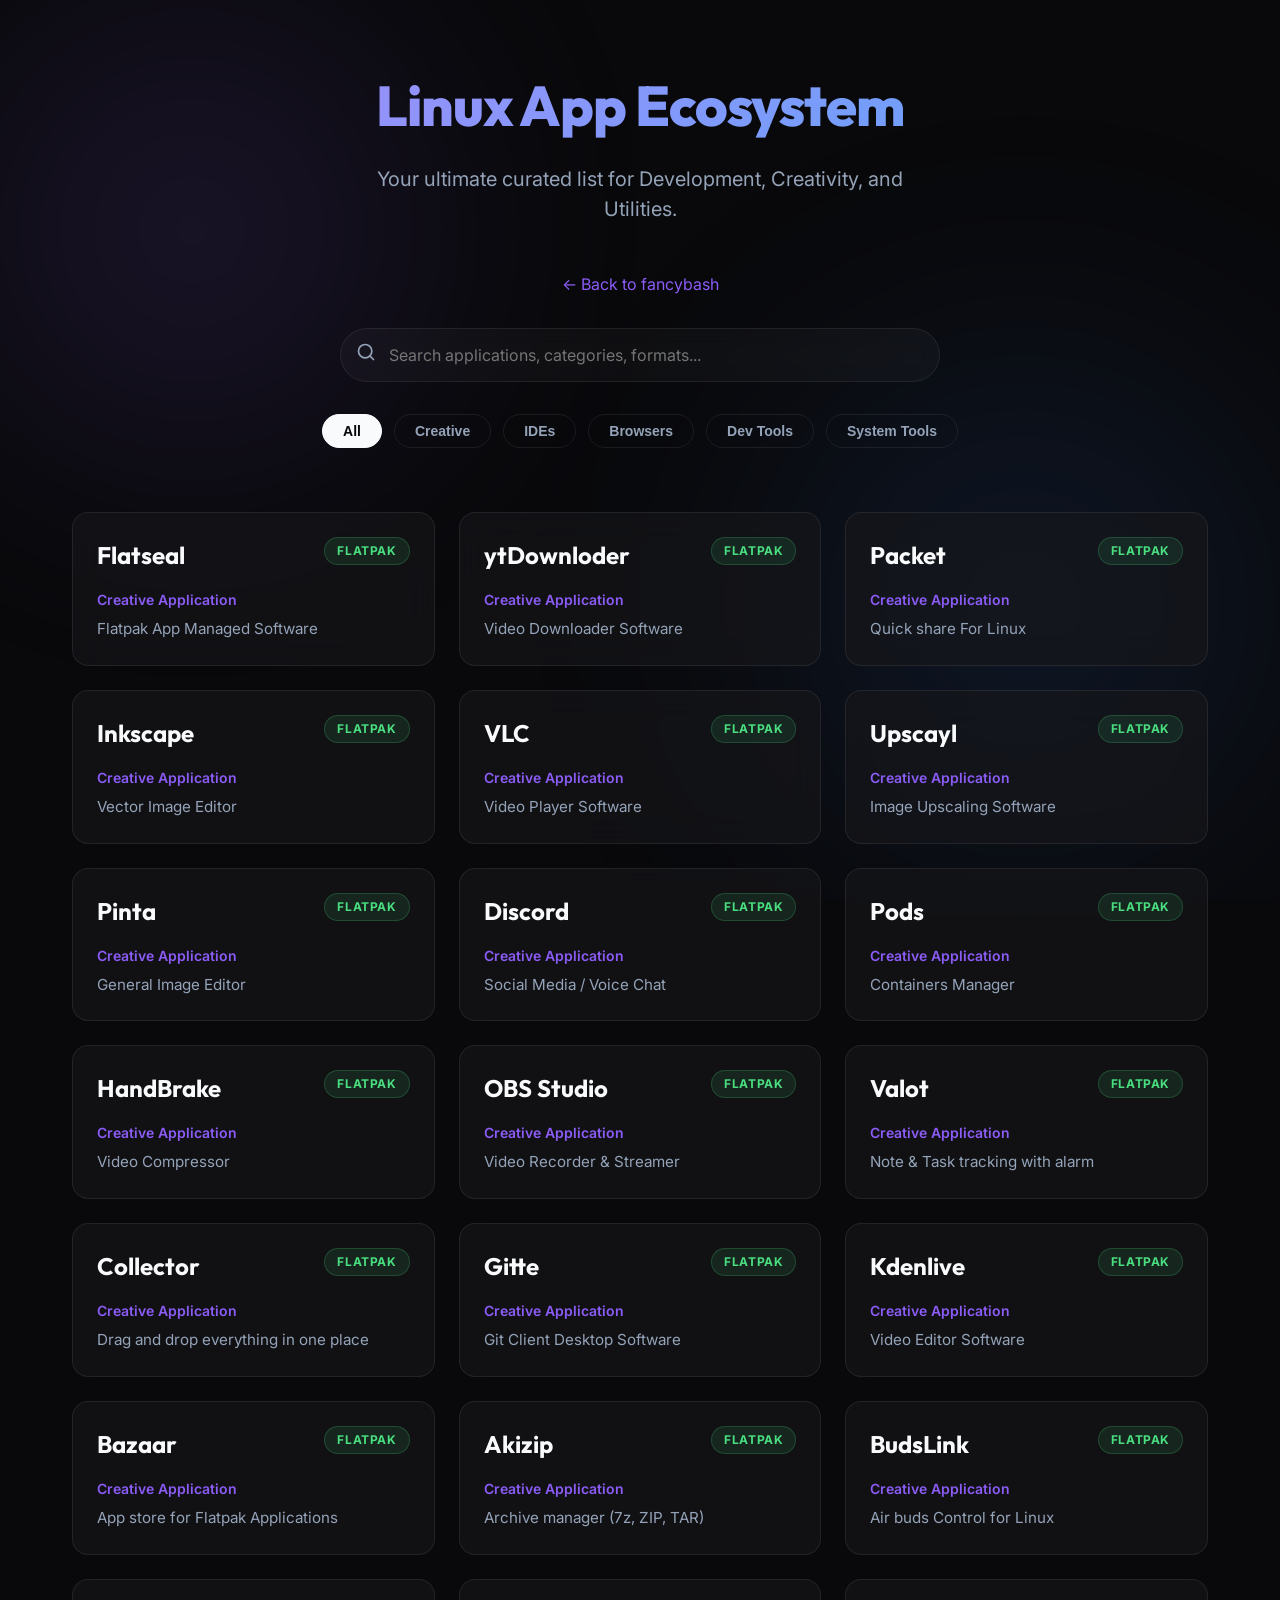
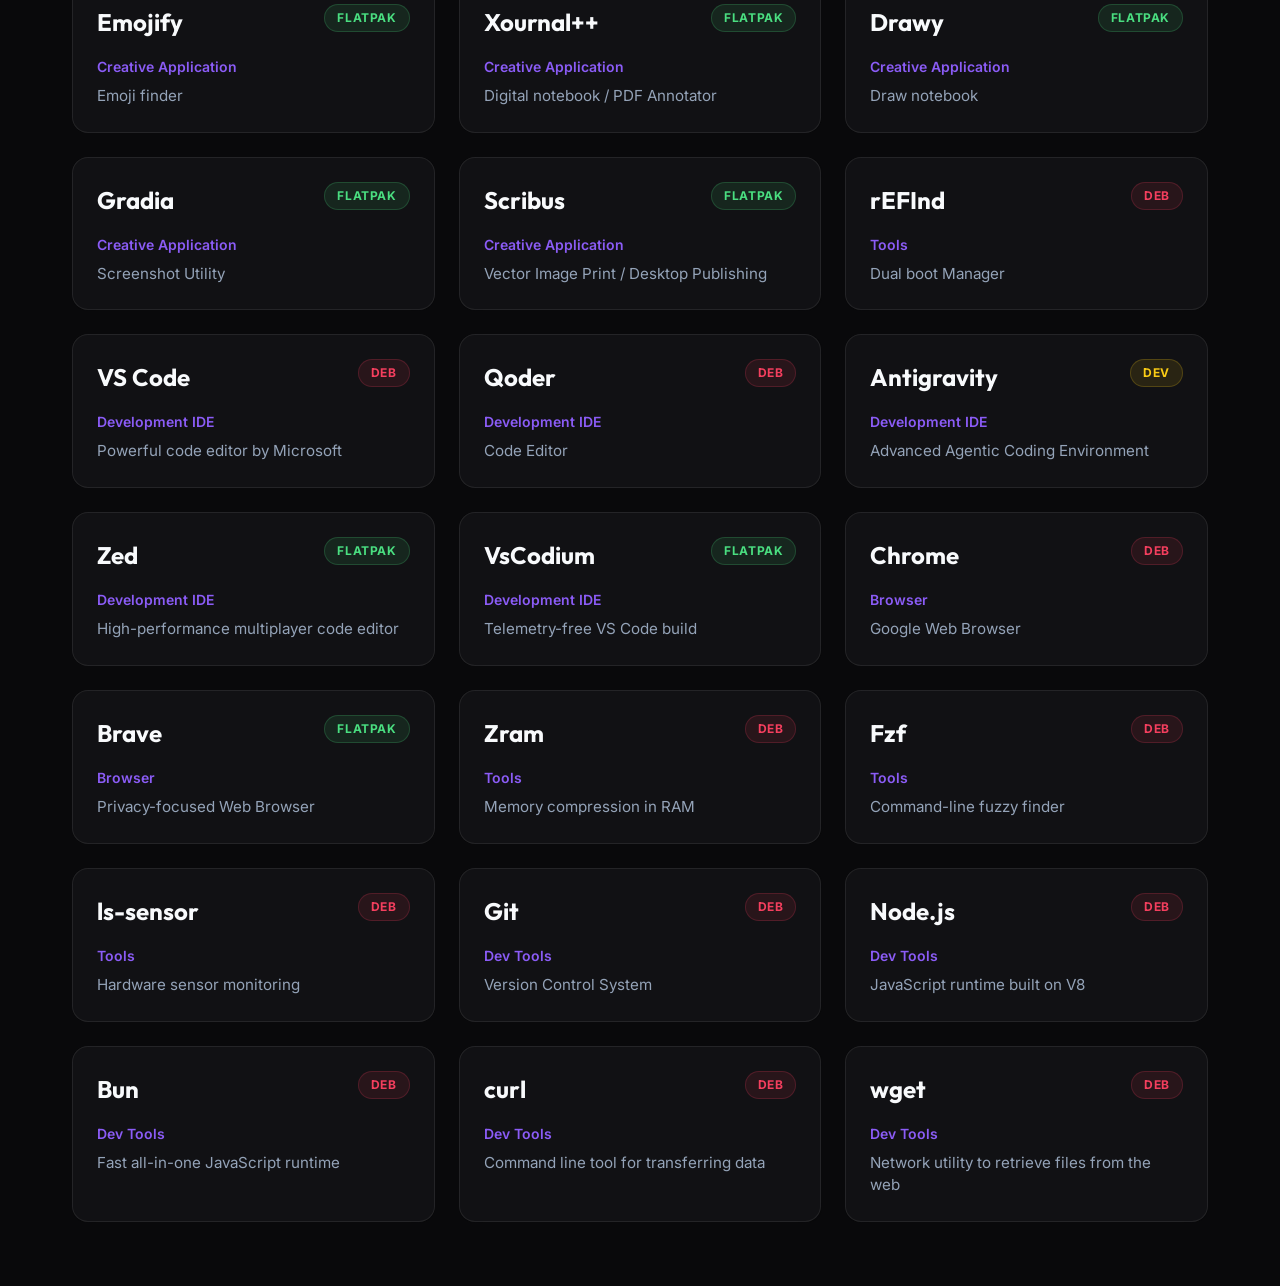
==== web/linux-setup.html @ 2cb4deb5 "feat: add searchable Linux app ecosystem dashboard with filtering and application categorization" ====
<!DOCTYPE html>
<html lang="en">
<head>
    <meta charset="UTF-8">
    <meta name="viewport" content="width=device-width, initial-scale=1.0">
    <title>Linux Dev & Creative Setup</title>
    <meta name="description" content="A curated list of essential applications for a Linux development and creative environment.">
    <link href="https://fonts.googleapis.com/css2?family=Inter:wght@300;400;600&family=Outfit:wght@400;700;800&display=swap" rel="stylesheet">
    <link rel="stylesheet" href="linux-setup.css">
</head>
<body>
    <div class="background-elements">
        <div class="blob blob-1"></div>
        <div class="blob blob-2"></div>
    </div>

    <main class="container">
        <header>
            <h1 class="gradient-text">Linux App Ecosystem</h1>
            <p class="subtitle">Your ultimate curated list for Development, Creativity, and Utilities.</p>
            <div style="margin-bottom: 2rem;">
                <a href="index.html" style="color: var(--accent-primary); text-decoration: none;">&larr; Back to fancybash</a>
            </div>
            
            <div class="search-container">
                <input type="text" id="searchInput" placeholder="Search applications, categories, formats..." autocomplete="off">
                <div class="search-icon">
                    <svg width="20" height="20" viewBox="0 0 24 24" fill="none" stroke="currentColor" stroke-width="2" stroke-linecap="round" stroke-linejoin="round"><circle cx="11" cy="11" r="8"></circle><line x1="21" y1="21" x2="16.65" y2="16.65"></line></svg>
                </div>
            </div>
            
            <div class="filters" id="categoryFilters">
                <button class="filter-btn active" data-filter="all">All</button>
                <button class="filter-btn" data-filter="Creative Application">Creative</button>
                <button class="filter-btn" data-filter="Development IDE">IDEs</button>
                <button class="filter-btn" data-filter="Browser">Browsers</button>
                <button class="filter-btn" data-filter="Dev Tools">Dev Tools</button>
                <button class="filter-btn" data-filter="Tools">System Tools</button>
            </div>
        </header>

        <div class="app-grid" id="appGrid">
            <!-- Cards will be dynamically injected here via JS -->
        </div>
    </main>

    <script src="linux-setup.js"></script>
</body>
</html>
---- web/linux-setup.css ----
:root {
    --bg-color: #09090b;
    --card-bg: rgba(24, 24, 27, 0.6);
    --card-border: rgba(255, 255, 255, 0.08);
    --text-primary: #f8fafc;
    --text-secondary: #94a3b8;
    --accent-primary: #8b5cf6;
    --accent-secondary: #3b82f6;
    --flatpak-color: #4ade80;
    --deb-color: #f43f5e;
    --dev-color: #facc15;
}

* {
    margin: 0;
    padding: 0;
    box-sizing: border-box;
}

body {
    font-family: 'Inter', sans-serif;
    background-color: var(--bg-color);
    color: var(--text-primary);
    min-height: 100vh;
    overflow-x: hidden;
    position: relative;
    line-height: 1.5;
}

/* Background effects */
.background-elements {
    position: fixed;
    top: 0;
    left: 0;
    width: 100vw;
    height: 100vh;
    z-index: -1;
    overflow: hidden;
    pointer-events: none;
}

.blob {
    position: absolute;
    filter: blur(120px);
    opacity: 0.5;
    border-radius: 50%;
    animation: float 20s infinite alternate ease-in-out;
}

.blob-1 {
    top: -10%;
    left: -10%;
    width: 50vw;
    height: 50vw;
    background: radial-gradient(circle, rgba(139,92,246,0.4) 0%, rgba(59,130,246,0) 70%);
}

.blob-2 {
    bottom: -10%;
    right: -10%;
    width: 60vw;
    height: 60vw;
    background: radial-gradient(circle, rgba(59,130,246,0.3) 0%, rgba(139,92,246,0) 70%);
    animation-delay: -10s;
}

@keyframes float {
    0% { transform: translate(0, 0) scale(1); }
    100% { transform: translate(5%, 5%) scale(1.1); }
}

/* Layout */
.container {
    max-width: 1200px;
    margin: 0 auto;
    padding: 4rem 2rem;
}

header {
    text-align: center;
    margin-bottom: 4rem;
}

h1 {
    font-family: 'Outfit', sans-serif;
    font-size: 3.5rem;
    font-weight: 800;
    margin-bottom: 1rem;
    letter-spacing: -0.02em;
}

.gradient-text {
    background: linear-gradient(135deg, #a78bfa 0%, #60a5fa 100%);
    -webkit-background-clip: text;
    -webkit-text-fill-color: transparent;
    background-clip: text;
}

.subtitle {
    font-size: 1.25rem;
    color: var(--text-secondary);
    max-width: 600px;
    margin: 0 auto 3rem auto;
}

/* Search */
.search-container {
    position: relative;
    max-width: 600px;
    margin: 0 auto 2rem auto;
}

#searchInput {
    width: 100%;
    padding: 1rem 1.5rem 1rem 3rem;
    font-size: 1rem;
    font-family: 'Inter', sans-serif;
    color: var(--text-primary);
    background: rgba(255, 255, 255, 0.03);
    border: 1px solid var(--card-border);
    border-radius: 9999px;
    outline: none;
    transition: all 0.3s ease;
    backdrop-filter: blur(10px);
}

#searchInput:focus {
    border-color: var(--accent-primary);
    box-shadow: 0 0 0 4px rgba(139, 92, 246, 0.15);
    background: rgba(255, 255, 255, 0.06);
}

.search-icon {
    position: absolute;
    left: 1rem;
    top: 50%;
    transform: translateY(-50%);
    color: var(--text-secondary);
    pointer-events: none;
}

/* Filters */
.filters {
    display: flex;
    flex-wrap: wrap;
    justify-content: center;
    gap: 0.75rem;
}

.filter-btn {
    padding: 0.5rem 1.25rem;
    font-size: 0.875rem;
    font-weight: 600;
    color: var(--text-secondary);
    background: transparent;
    border: 1px solid var(--card-border);
    border-radius: 9999px;
    cursor: pointer;
    transition: all 0.2s ease;
}

.filter-btn:hover {
    background: rgba(255, 255, 255, 0.05);
    color: var(--text-primary);
}

.filter-btn.active {
    background: var(--text-primary);
    color: var(--bg-color);
    border-color: var(--text-primary);
}

/* Grid & Cards */
.app-grid {
    display: grid;
    grid-template-columns: repeat(auto-fill, minmax(300px, 1fr));
    gap: 1.5rem;
}

.app-card {
    background: var(--card-bg);
    border: 1px solid var(--card-border);
    border-radius: 1rem;
    padding: 1.5rem;
    backdrop-filter: blur(16px);
    transition: all 0.3s cubic-bezier(0.4, 0, 0.2, 1);
    position: relative;
    overflow: hidden;
    display: flex;
    flex-direction: column;
}

.app-card::before {
    content: '';
    position: absolute;
    top: 0;
    left: 0;
    width: 100%;
    height: 100%;
    background: linear-gradient(135deg, rgba(255,255,255,0.05) 0%, rgba(255,255,255,0) 100%);
    opacity: 0;
    transition: opacity 0.3s ease;
}

.app-card:hover {
    transform: translateY(-5px) scale(1.02);
    box-shadow: 0 20px 40px rgba(0, 0, 0, 0.4);
    border-color: rgba(255, 255, 255, 0.2);
}

.app-card:hover::before {
    opacity: 1;
}

.card-header {
    display: flex;
    justify-content: space-between;
    align-items: flex-start;
    margin-bottom: 1rem;
    z-index: 1;
}

.app-name {
    font-family: 'Outfit', sans-serif;
    font-size: 1.5rem;
    font-weight: 700;
    color: var(--text-primary);
}

.format-badge {
    font-size: 0.75rem;
    font-weight: 700;
    text-transform: uppercase;
    padding: 0.25rem 0.75rem;
    border-radius: 9999px;
    letter-spacing: 0.05em;
}

.format-flatpak {
    background: rgba(74, 222, 128, 0.1);
    color: var(--flatpak-color);
    border: 1px solid rgba(74, 222, 128, 0.2);
}

.format-deb {
    background: rgba(244, 63, 94, 0.1);
    color: var(--deb-color);
    border: 1px solid rgba(244, 63, 94, 0.2);
}

.format-dev {
    background: rgba(250, 204, 21, 0.1);
    color: var(--dev-color);
    border: 1px solid rgba(250, 204, 21, 0.2);
}

.app-category {
    font-size: 0.875rem;
    color: var(--accent-primary);
    font-weight: 600;
    margin-bottom: 0.5rem;
    z-index: 1;
}

.app-desc {
    color: var(--text-secondary);
    font-size: 0.95rem;
    flex-grow: 1;
    z-index: 1;
}

/* Animations */
@keyframes fadeIn {
    from { opacity: 0; transform: translateY(10px); }
    to { opacity: 1; transform: translateY(0); }
}

.app-card {
    animation: fadeIn 0.4s ease forwards;
}

/* Responsive */
@media (max-width: 768px) {
    h1 { font-size: 2.5rem; }
    .container { padding: 2rem 1rem; }
}
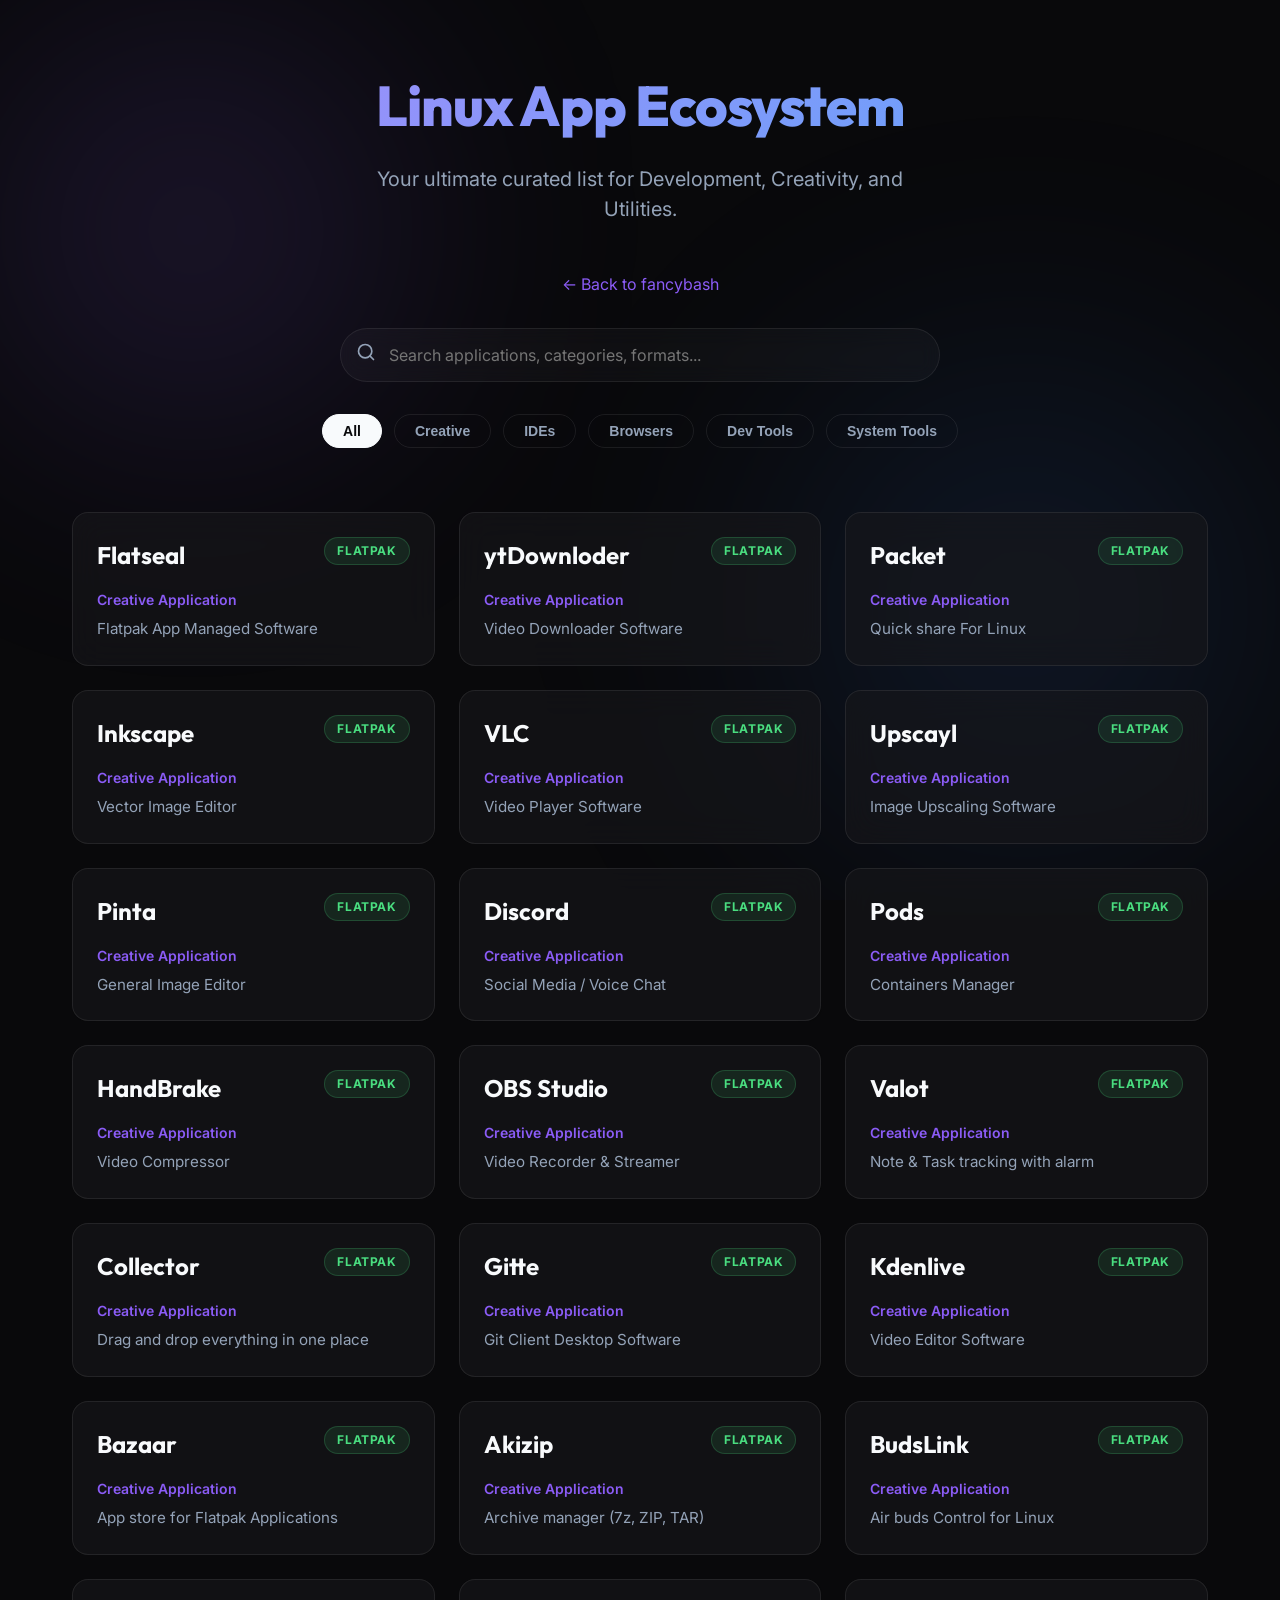
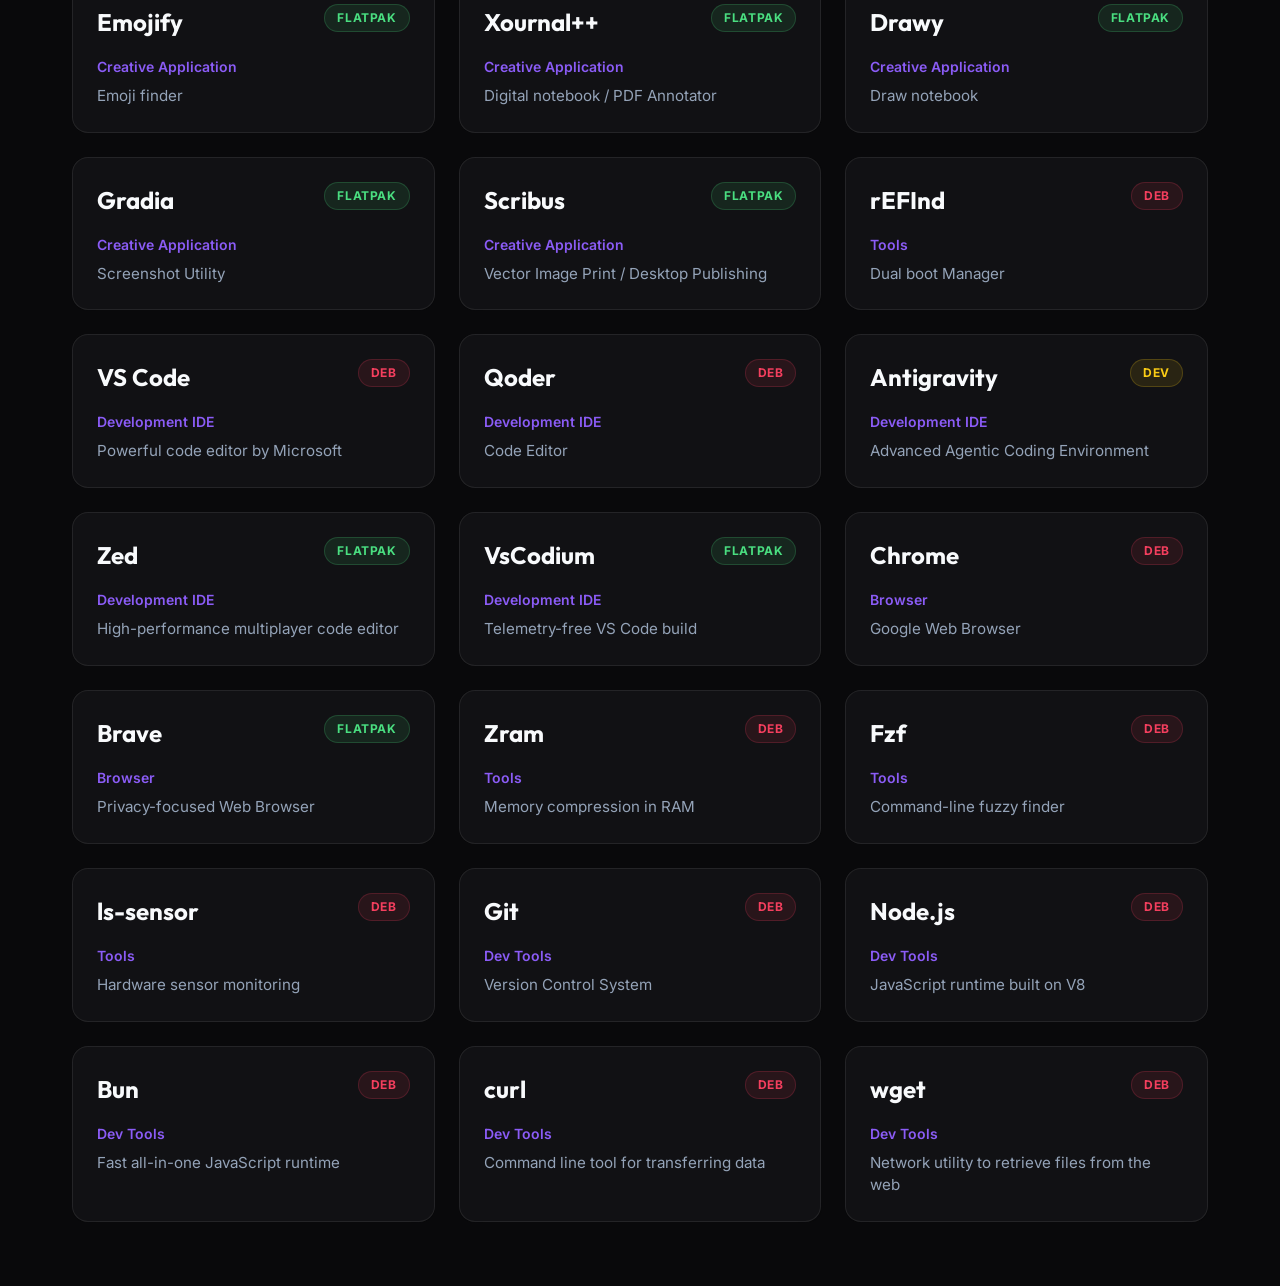
==== commit 4b44553c: "feat: improve SEO with meta tags, Open Graph images, JSON-LD data, robots.txt, and sitemap.xml" ====
--- a/web/linux-setup.html
+++ b/web/linux-setup.html
@@ -3,10 +3,61 @@
 <head>
     <meta charset="UTF-8">
     <meta name="viewport" content="width=device-width, initial-scale=1.0">
-    <title>Linux Dev & Creative Setup</title>
-    <meta name="description" content="A curated list of essential applications for a Linux development and creative environment.">
+    
+    <!-- Primary Meta Tags -->
+    <title>Linux Dev &amp; Creative App Ecosystem — fancybash</title>
+    <meta name="title" content="Linux Dev &amp; Creative App Ecosystem — fancybash">
+    <meta name="description" content="A curated directory of essential Linux applications for developers, creators, and power users. Discover top IDEs, creative suites, dev tools, and utilities.">
+    <meta name="keywords" content="linux apps, linux development environment, dev tools linux, creative apps linux, linux desktop tools, flatpak apps, snap apps, fancybash linux setup">
+    <meta name="author" content="Rihad Jahan Opu">
+    <meta name="robots" content="index, follow">
+    <meta name="theme-color" content="#0f172a">
+    <link rel="canonical" href="https://fancybash.netlify.app/linux-setup.html">
+
+    <!-- Open Graph / Facebook / LinkedIn -->
+    <meta property="og:type" content="website">
+    <meta property="og:url" content="https://fancybash.netlify.app/linux-setup.html">
+    <meta property="og:title" content="Linux Dev &amp; Creative App Ecosystem — fancybash">
+    <meta property="og:description" content="Curated directory of essential Linux applications for development, creative design, browsers, and power utilities.">
+    <meta property="og:image" content="https://fancybash.netlify.app/og-image.png">
+    <meta property="og:image:width" content="1200">
+    <meta property="og:image:height" content="630">
+    <meta property="og:image:alt" content="fancybash Linux Application Ecosystem Banner">
+    <meta property="og:site_name" content="fancybash">
+    <meta property="og:locale" content="en_US">
+
+    <!-- Twitter Cards -->
+    <meta name="twitter:card" content="summary_large_image">
+    <meta name="twitter:url" content="https://fancybash.netlify.app/linux-setup.html">
+    <meta name="twitter:title" content="Linux Dev &amp; Creative App Ecosystem — fancybash">
+    <meta name="twitter:description" content="Curated list of essential applications for a modern Linux development and creative environment.">
+    <meta name="twitter:image" content="https://fancybash.netlify.app/og-image.png">
+    <meta name="twitter:creator" content="@rihadjahanopu">
+
+    <!-- Fonts & Styles -->
     <link href="https://fonts.googleapis.com/css2?family=Inter:wght@300;400;600&family=Outfit:wght@400;700;800&display=swap" rel="stylesheet">
     <link rel="stylesheet" href="linux-setup.css">
+
+    <!-- Schema.org JSON-LD Structured Data -->
+    <script type="application/ld+json">
+    {
+      "@context": "https://schema.org",
+      "@type": "CollectionPage",
+      "name": "Linux Dev & Creative App Ecosystem",
+      "url": "https://fancybash.netlify.app/linux-setup.html",
+      "description": "Curated directory of essential applications for Linux development and creative workflows.",
+      "publisher": {
+        "@type": "Person",
+        "name": "Rihad Jahan Opu",
+        "url": "https://github.com/rihadjahanopu"
+      },
+      "isPartOf": {
+        "@type": "WebSite",
+        "name": "fancybash",
+        "url": "https://fancybash.netlify.app/"
+      }
+    }
+    </script>
 </head>
 <body>
     <div class="background-elements">
